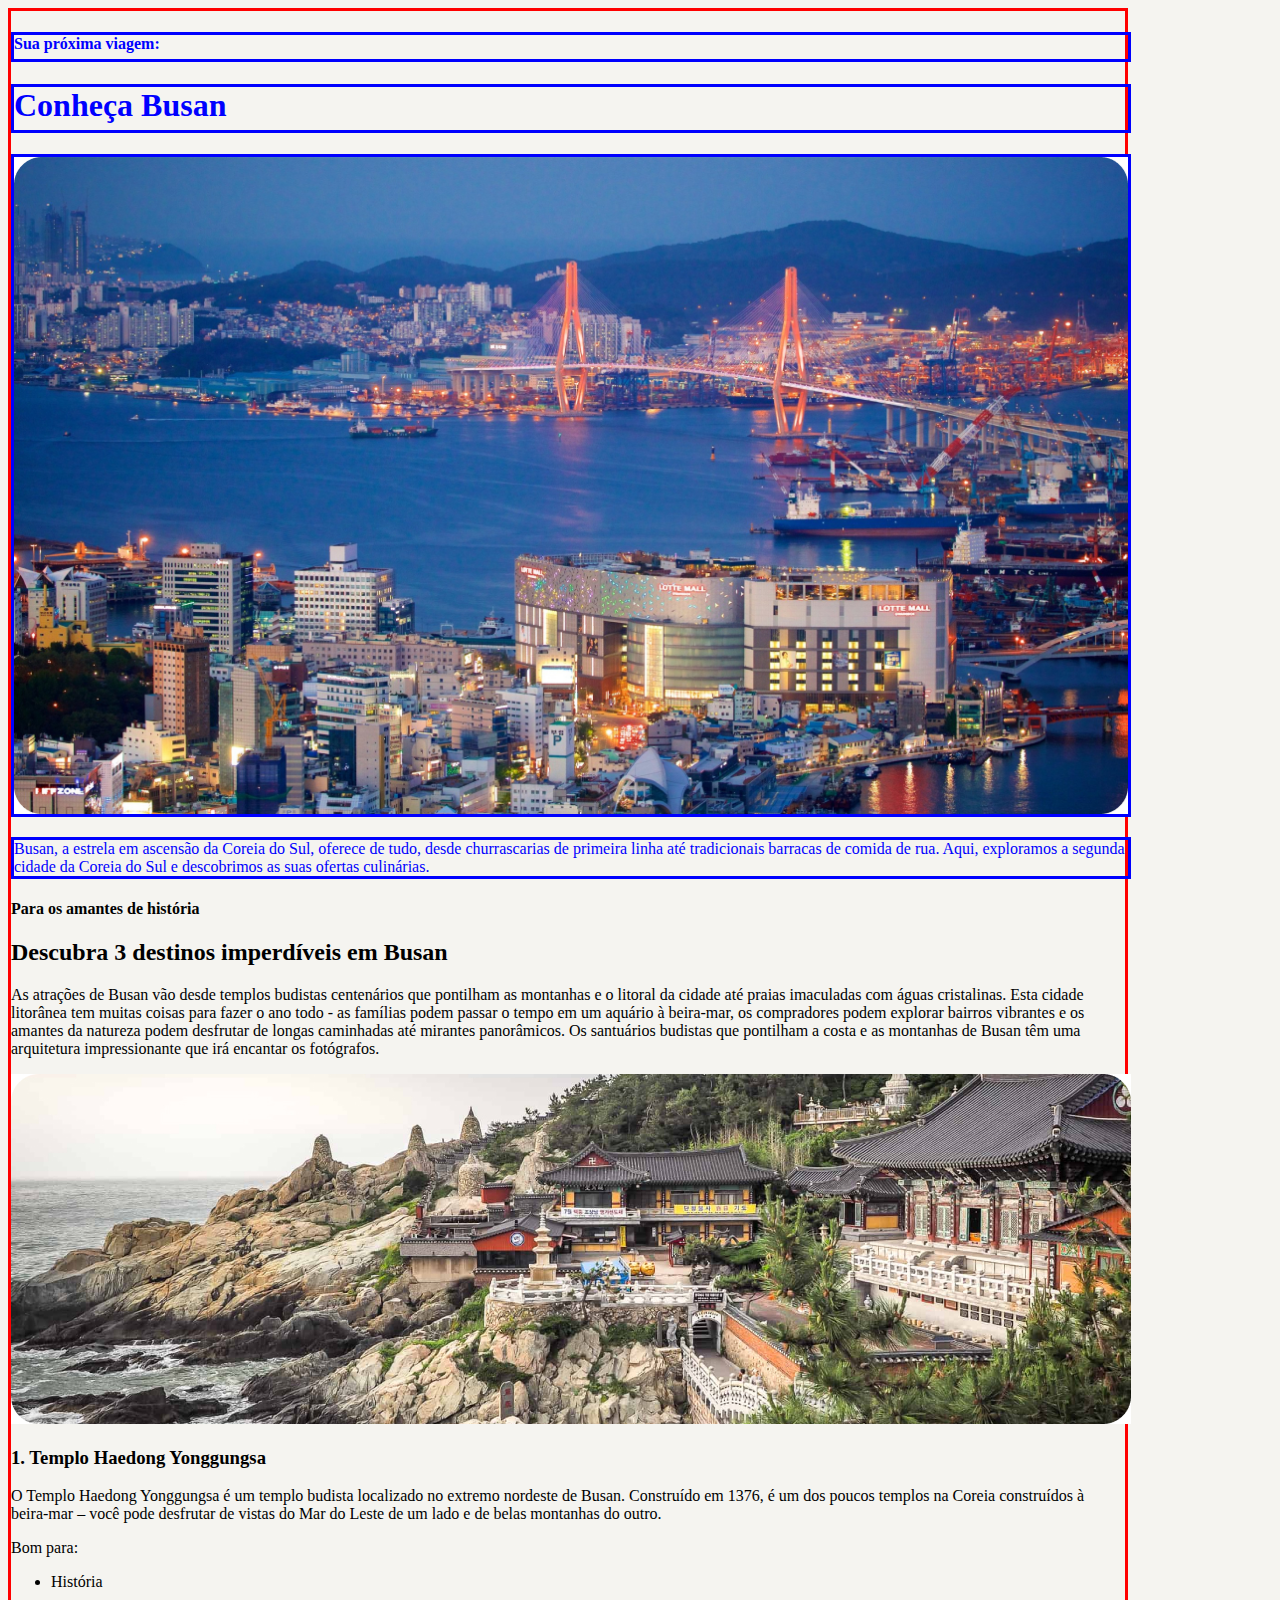
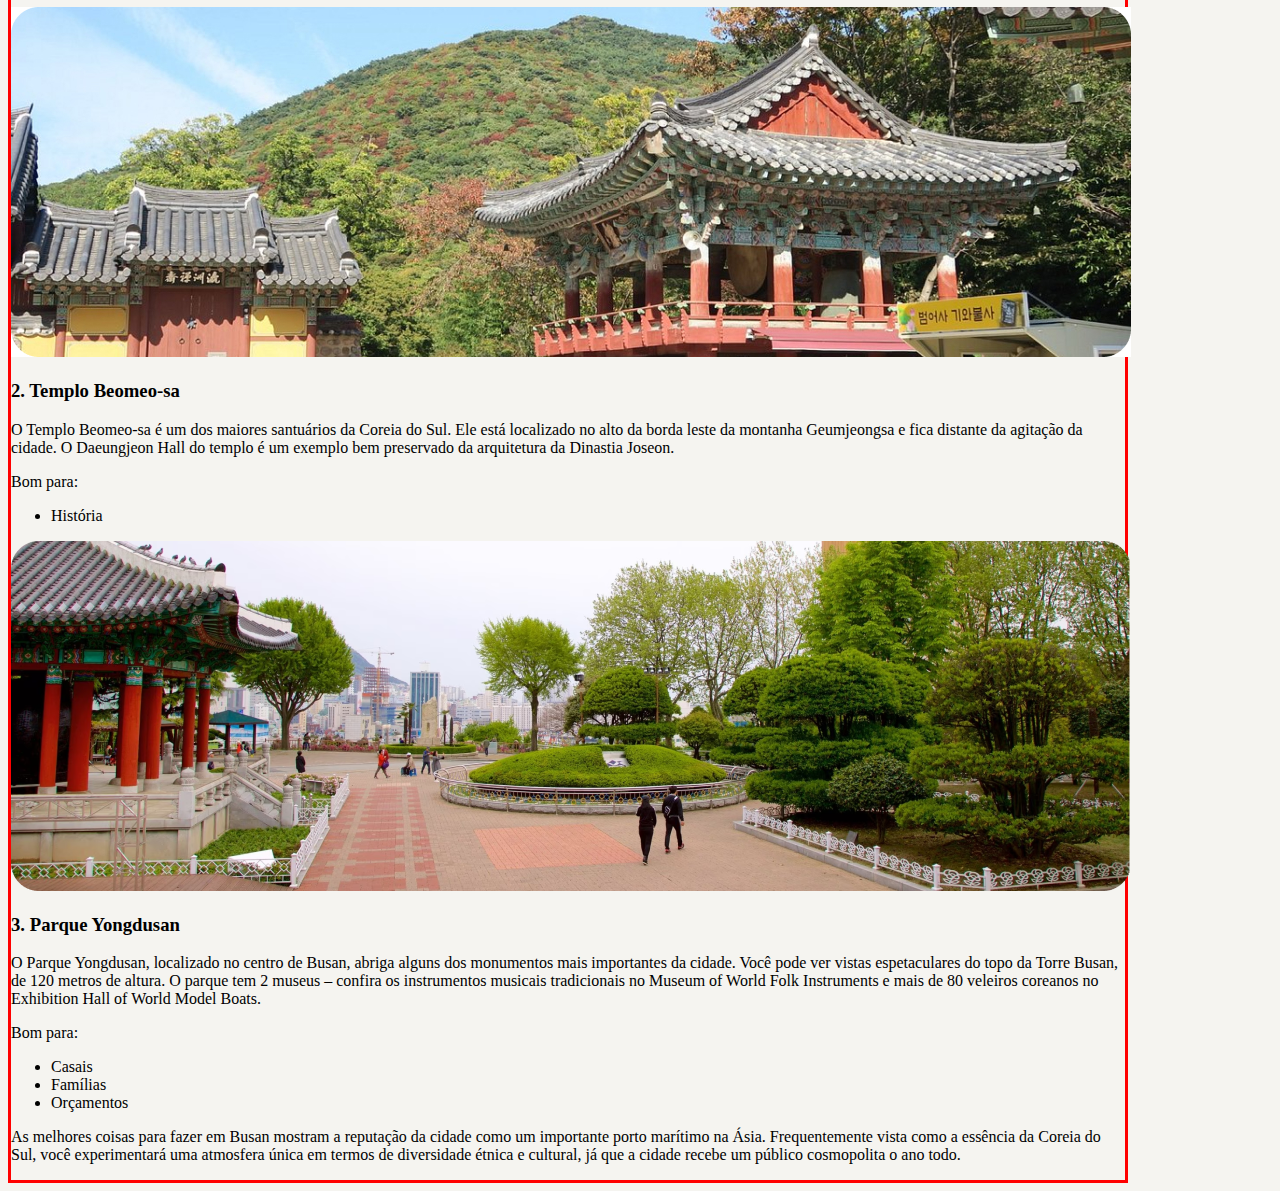
==== index.html @ 873a5839 "corrigned a pasta e a liguagem da pagina" ====
<!DOCTYPE html>
<html lang="pt-br">
<head>
  <meta charset="UTF-8">
  <meta name="viewport" content="width=device-width, initial-scale=1.0">
  <title>Conheca Busan</title>
</head>
<link rel="stylesheet" href="style.css">
    <body>
      <main>
        <div id="titulo">
          <h4>Sua próxima viagem:</h4>
          <h1>Conheça Busan</h1>
          <img src="assets/Busan.jpg" alt="vista de cima da cidade de busan">
          <p>Busan, a estrela em ascensão da Coreia do Sul, oferece de tudo, desde churrascarias de primeira linha até tradicionais barracas de comida de rua. Aqui, exploramos a segunda cidade da Coreia do Sul e descobrimos as suas ofertas culinárias.</p>
        </div>


        <div id="locais">
          <h4>Para os amantes de história</h4>
          <h2>Descubra 3 destinos imperdíveis em Busan</h2>
          <p>As atrações de Busan vão desde templos budistas centenários que pontilham as montanhas e o litoral da cidade até praias imaculadas com águas cristalinas. Esta cidade litorânea tem muitas coisas para fazer o ano todo - as famílias podem passar o tempo em um aquário à beira-mar, os compradores podem explorar bairros vibrantes e os amantes da natureza podem desfrutar de longas caminhadas até mirantes panorâmicos.
            Os santuários budistas que pontilham a costa e as montanhas de Busan têm uma arquitetura impressionante que irá encantar os fotógrafos.</p>
        </div>


        <div id="haedong">
          <img src="assets/haedong.jpg" alt="templo de haedong na encosta de pedra de frente pro mar">
          <h3> 1. Templo Haedong Yonggungsa</h3>
          <p>O Templo Haedong Yonggungsa é um templo budista localizado no extremo nordeste de Busan. Construído em 1376, é um dos poucos templos na Coreia construídos à beira-mar – você pode desfrutar de vistas do Mar do Leste de um lado e de belas montanhas do outro.</p>
          <p>Bom para:</p>
          <ul>
            <li>História</li>
          </ul> 
        </div>


        <div id="boemeo">
          <img src="assets/boemeo.jpg" alt=" vista lateral do tempo boemeo mostrando a montanha no fundo">
          <h3> 2. Templo Beomeo-sa</h3>
          <p>O Templo Beomeo-sa é um dos maiores santuários da Coreia do Sul. Ele está localizado no alto da borda leste da montanha Geumjeongsa e fica distante da agitação da cidade. O Daeungjeon Hall do templo é um exemplo bem preservado da arquitetura da Dinastia Joseon.</p>
          <p>Bom para:</p>
          <ul>
            <li>História</li>
          </ul>
        </div>


        <div id="yongdung">
          <img src="assets/yongdusan.png" alt="parque do templo yongdusan com arvores e pessoas transitando">
          <h3> 3. Parque Yongdusan</h3>
          <p>O Parque Yongdusan, localizado no centro de Busan, abriga alguns dos monumentos mais importantes da cidade. Você pode ver vistas espetaculares do topo da Torre Busan, de 120 metros de altura. O parque tem 2 museus – confira os instrumentos musicais tradicionais no Museum of World Folk Instruments e mais de 80 veleiros coreanos no Exhibition Hall of World Model Boats.</p>
          <p>Bom para:</p> 
          <ul>
            <li>Casais</li>
            <li>Famílias</li>
            <li>Orçamentos</li>
          </ul>
        </div>


        <div id="desciption">
          <p>
            As melhores coisas para fazer em Busan mostram a reputação da cidade como um importante porto marítimo na Ásia. Frequentemente vista como a essência da Coreia do Sul, você experimentará uma atmosfera única em termos de diversidade étnica e cultural, já que a cidade recebe um público cosmopolita o ano todo. 
          </p>
        </div>


      </main>
    </body>
</html>
---- style.css ----
body {
background-color: #F5F4F0;
}

#titulo h4 {  
  border: solid;
  height: 30px;
  width: 1120px;
  box-sizing: border-box;
  color: blue;
}

#titulo h1 {
  border: solid;
  height: 49px;
  width: 1120px;
  box-sizing: border-box;
  color: blue;
}

#titulo img {
  border: solid;
  width: 1120px; 
  box-sizing: border-box;
  color: blue;
}

#titulo p {
  border: solid;
  width: 1120px;
  box-sizing: border-box;
  color: blue;
  
}


main{
  box-sizing: border-box;
  border: solid;
  width: 1120px;
  border-color: red;
}
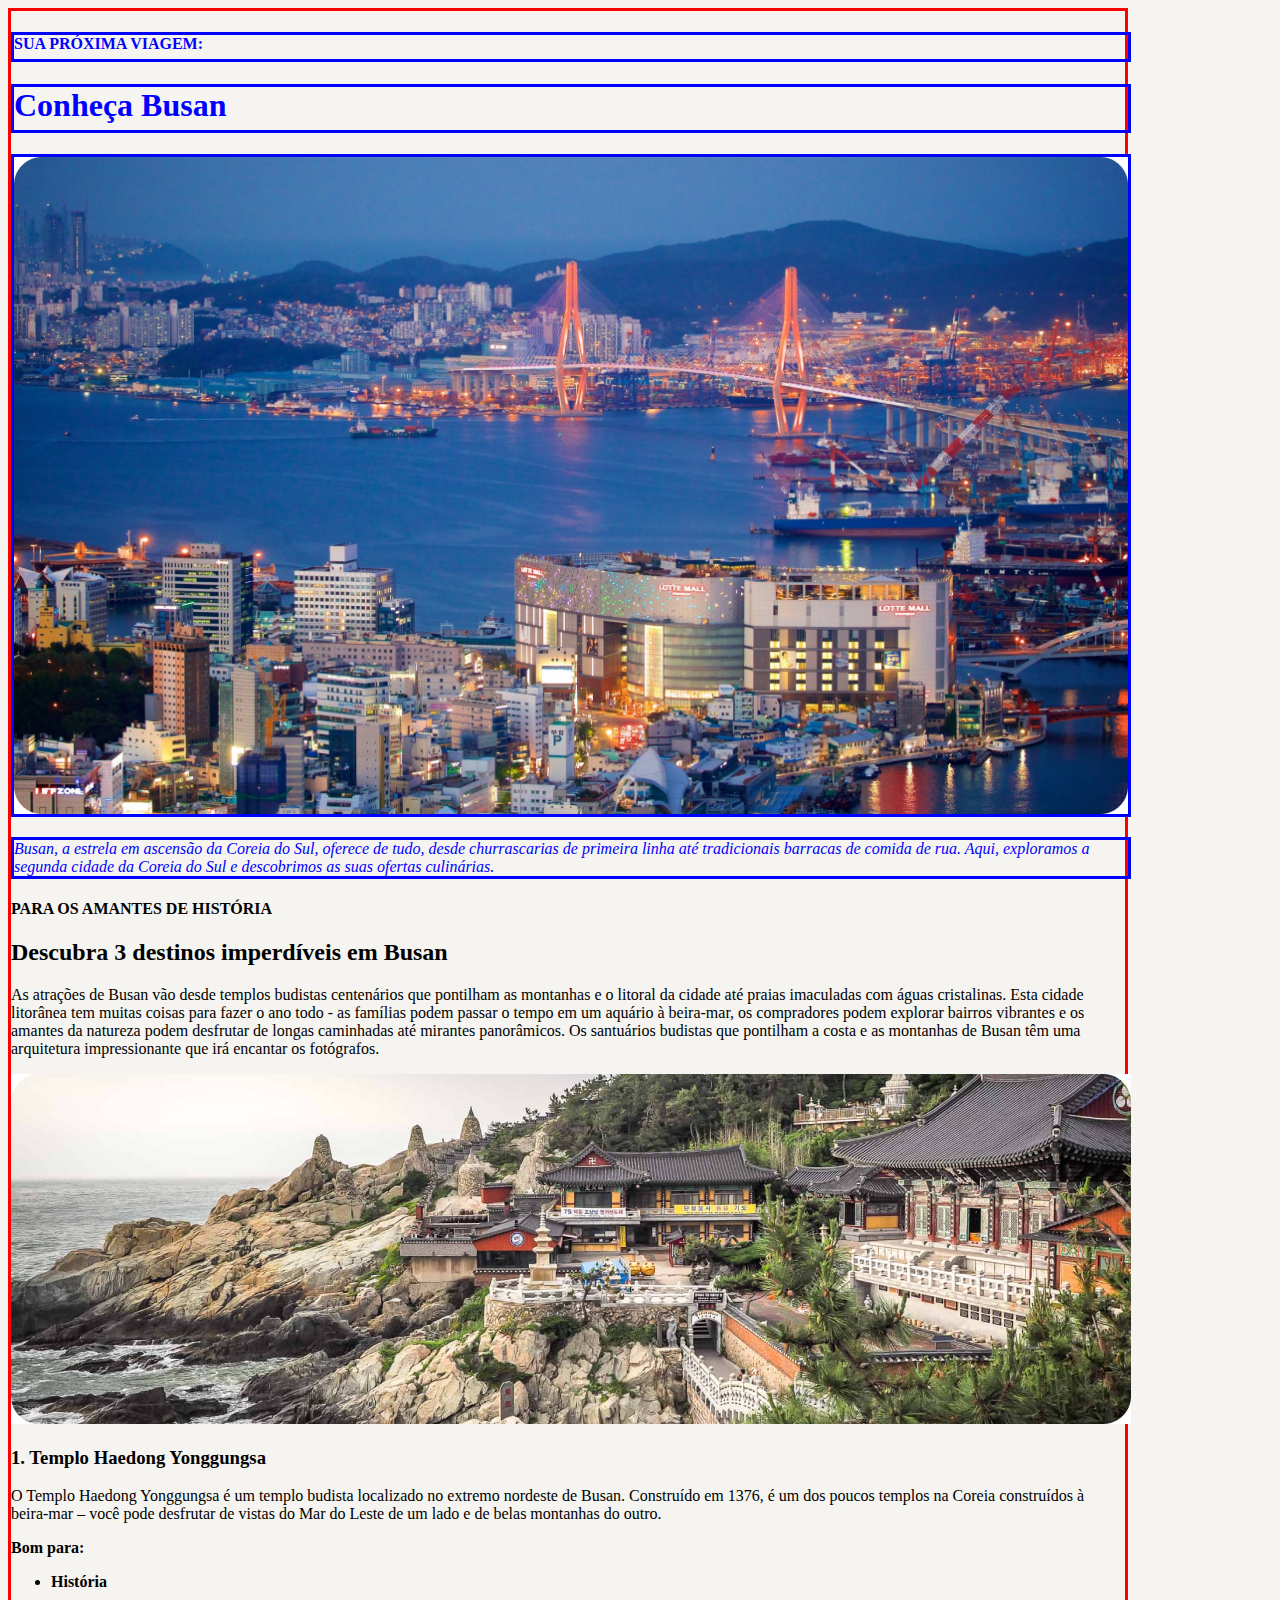
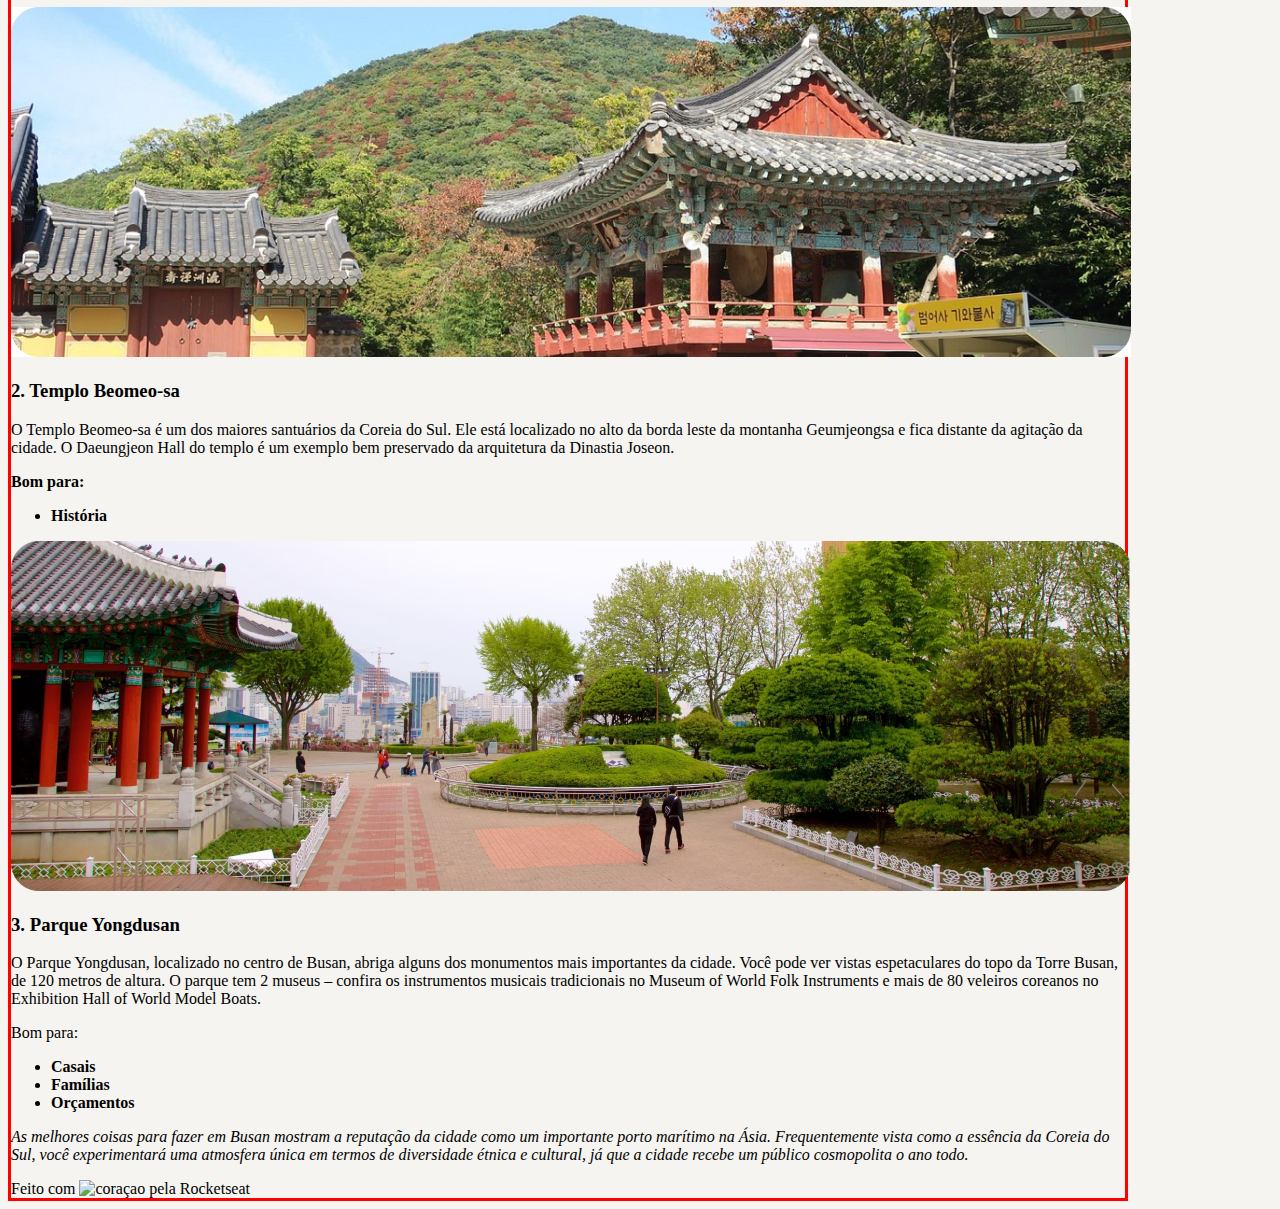
==== commit 367bc53a: "projeto finalizado com os erros" ====
--- a/index.html
+++ b/index.html
@@ -6,31 +6,36 @@
   <title>Conheca Busan</title>
 </head>
 <link rel="stylesheet" href="style.css">
+
+<link rel="preconnect" href="https://fonts.googleapis.com">
+<link rel="preconnect" href="https://fonts.gstatic.com" crossorigin>
+<link href="https://fonts.googleapis.com/css2?family=Open+Sans:ital,wght@0,300..800;1,300..800&display=swap" rel="stylesheet">
+
     <body>
       <main>
         <div id="titulo">
-          <h4>Sua próxima viagem:</h4>
+          <h4>SUA PRÓXIMA VIAGEM:</h4>
           <h1>Conheça Busan</h1>
           <img src="assets/Busan.jpg" alt="vista de cima da cidade de busan">
-          <p>Busan, a estrela em ascensão da Coreia do Sul, oferece de tudo, desde churrascarias de primeira linha até tradicionais barracas de comida de rua. Aqui, exploramos a segunda cidade da Coreia do Sul e descobrimos as suas ofertas culinárias.</p>
+          <p> <i>Busan, a estrela em ascensão da Coreia do Sul, oferece de tudo, desde churrascarias de primeira linha até tradicionais barracas de comida de rua. Aqui, exploramos a segunda cidade da Coreia do Sul e descobrimos as suas ofertas culinárias.</i></p>
         </div>
 
 
         <div id="locais">
-          <h4>Para os amantes de história</h4>
+          <h4>PARA OS AMANTES DE HISTÓRIA</h4>
           <h2>Descubra 3 destinos imperdíveis em Busan</h2>
-          <p>As atrações de Busan vão desde templos budistas centenários que pontilham as montanhas e o litoral da cidade até praias imaculadas com águas cristalinas. Esta cidade litorânea tem muitas coisas para fazer o ano todo - as famílias podem passar o tempo em um aquário à beira-mar, os compradores podem explorar bairros vibrantes e os amantes da natureza podem desfrutar de longas caminhadas até mirantes panorâmicos.
-            Os santuários budistas que pontilham a costa e as montanhas de Busan têm uma arquitetura impressionante que irá encantar os fotógrafos.</p>
+          <p> As atrações de Busan vão desde templos budistas centenários que pontilham as montanhas e o litoral da cidade até praias imaculadas com águas cristalinas. Esta cidade litorânea tem muitas coisas para fazer o ano todo - as famílias podem passar o tempo em um aquário à beira-mar, os compradores podem explorar bairros vibrantes e os amantes da natureza podem desfrutar de longas caminhadas até mirantes panorâmicos.
+            Os santuários budistas que pontilham a costa e as montanhas de Busan têm uma arquitetura impressionante que irá encantar os fotógrafos. </p>
         </div>
 
 
         <div id="haedong">
           <img src="assets/haedong.jpg" alt="templo de haedong na encosta de pedra de frente pro mar">
-          <h3> 1. Templo Haedong Yonggungsa</h3>
+          <h3>  1. Templo Haedong Yonggungsa  </h3>
           <p>O Templo Haedong Yonggungsa é um templo budista localizado no extremo nordeste de Busan. Construído em 1376, é um dos poucos templos na Coreia construídos à beira-mar – você pode desfrutar de vistas do Mar do Leste de um lado e de belas montanhas do outro.</p>
-          <p>Bom para:</p>
+          <b>Bom para:</b>
           <ul>
-            <li>História</li>
+            <li><b>História</b></li>
           </ul> 
         </div>
 
@@ -39,9 +44,9 @@
           <img src="assets/boemeo.jpg" alt=" vista lateral do tempo boemeo mostrando a montanha no fundo">
           <h3> 2. Templo Beomeo-sa</h3>
           <p>O Templo Beomeo-sa é um dos maiores santuários da Coreia do Sul. Ele está localizado no alto da borda leste da montanha Geumjeongsa e fica distante da agitação da cidade. O Daeungjeon Hall do templo é um exemplo bem preservado da arquitetura da Dinastia Joseon.</p>
-          <p>Bom para:</p>
+          <b>Bom para:</b>
           <ul>
-            <li>História</li>
+            <li><b>História</b></li>
           </ul>
         </div>
 
@@ -52,20 +57,21 @@
           <p>O Parque Yongdusan, localizado no centro de Busan, abriga alguns dos monumentos mais importantes da cidade. Você pode ver vistas espetaculares do topo da Torre Busan, de 120 metros de altura. O parque tem 2 museus – confira os instrumentos musicais tradicionais no Museum of World Folk Instruments e mais de 80 veleiros coreanos no Exhibition Hall of World Model Boats.</p>
           <p>Bom para:</p> 
           <ul>
-            <li>Casais</li>
-            <li>Famílias</li>
-            <li>Orçamentos</li>
+            <li id="casais"><b>Casais</b></li>
+            <li id="familias"><b>Famílias</b></li>
+            <li id="orçamentos"><b>Orçamentos</b></li>
           </ul>
         </div>
 
 
         <div id="desciption">
-          <p>
-            As melhores coisas para fazer em Busan mostram a reputação da cidade como um importante porto marítimo na Ásia. Frequentemente vista como a essência da Coreia do Sul, você experimentará uma atmosfera única em termos de diversidade étnica e cultural, já que a cidade recebe um público cosmopolita o ano todo. 
+          <p><i>
+            As melhores coisas para fazer em Busan mostram a reputação da cidade como um importante porto marítimo na Ásia. Frequentemente vista como a essência da Coreia do Sul, você experimentará uma atmosfera única em termos de diversidade étnica e cultural, já que a cidade recebe um público cosmopolita o ano todo. </i>
           </p>
         </div>
-
-
+       <footer>Feito com <img src="assets/Vector (1).svg" alt="coraçao"> pela Rocketseat
+       </footer>
+      
       </main>
     </body>
 </html>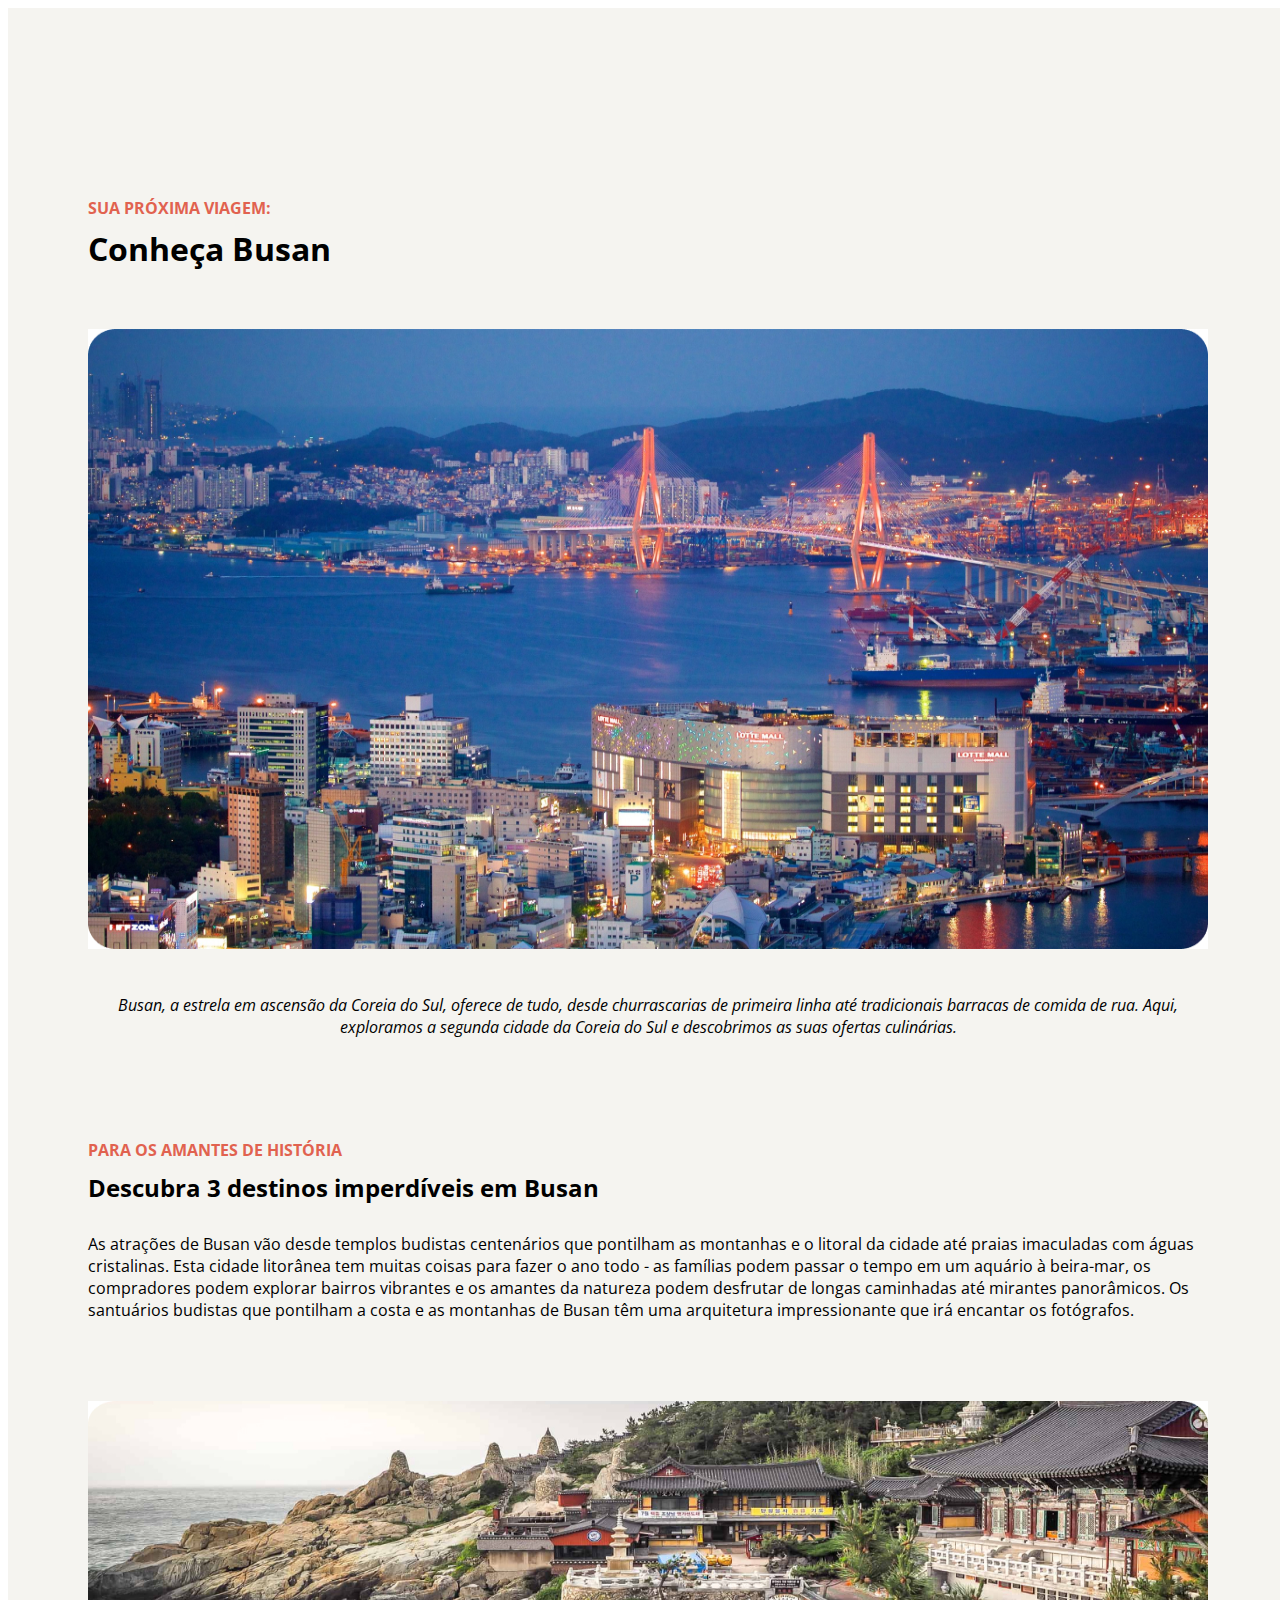
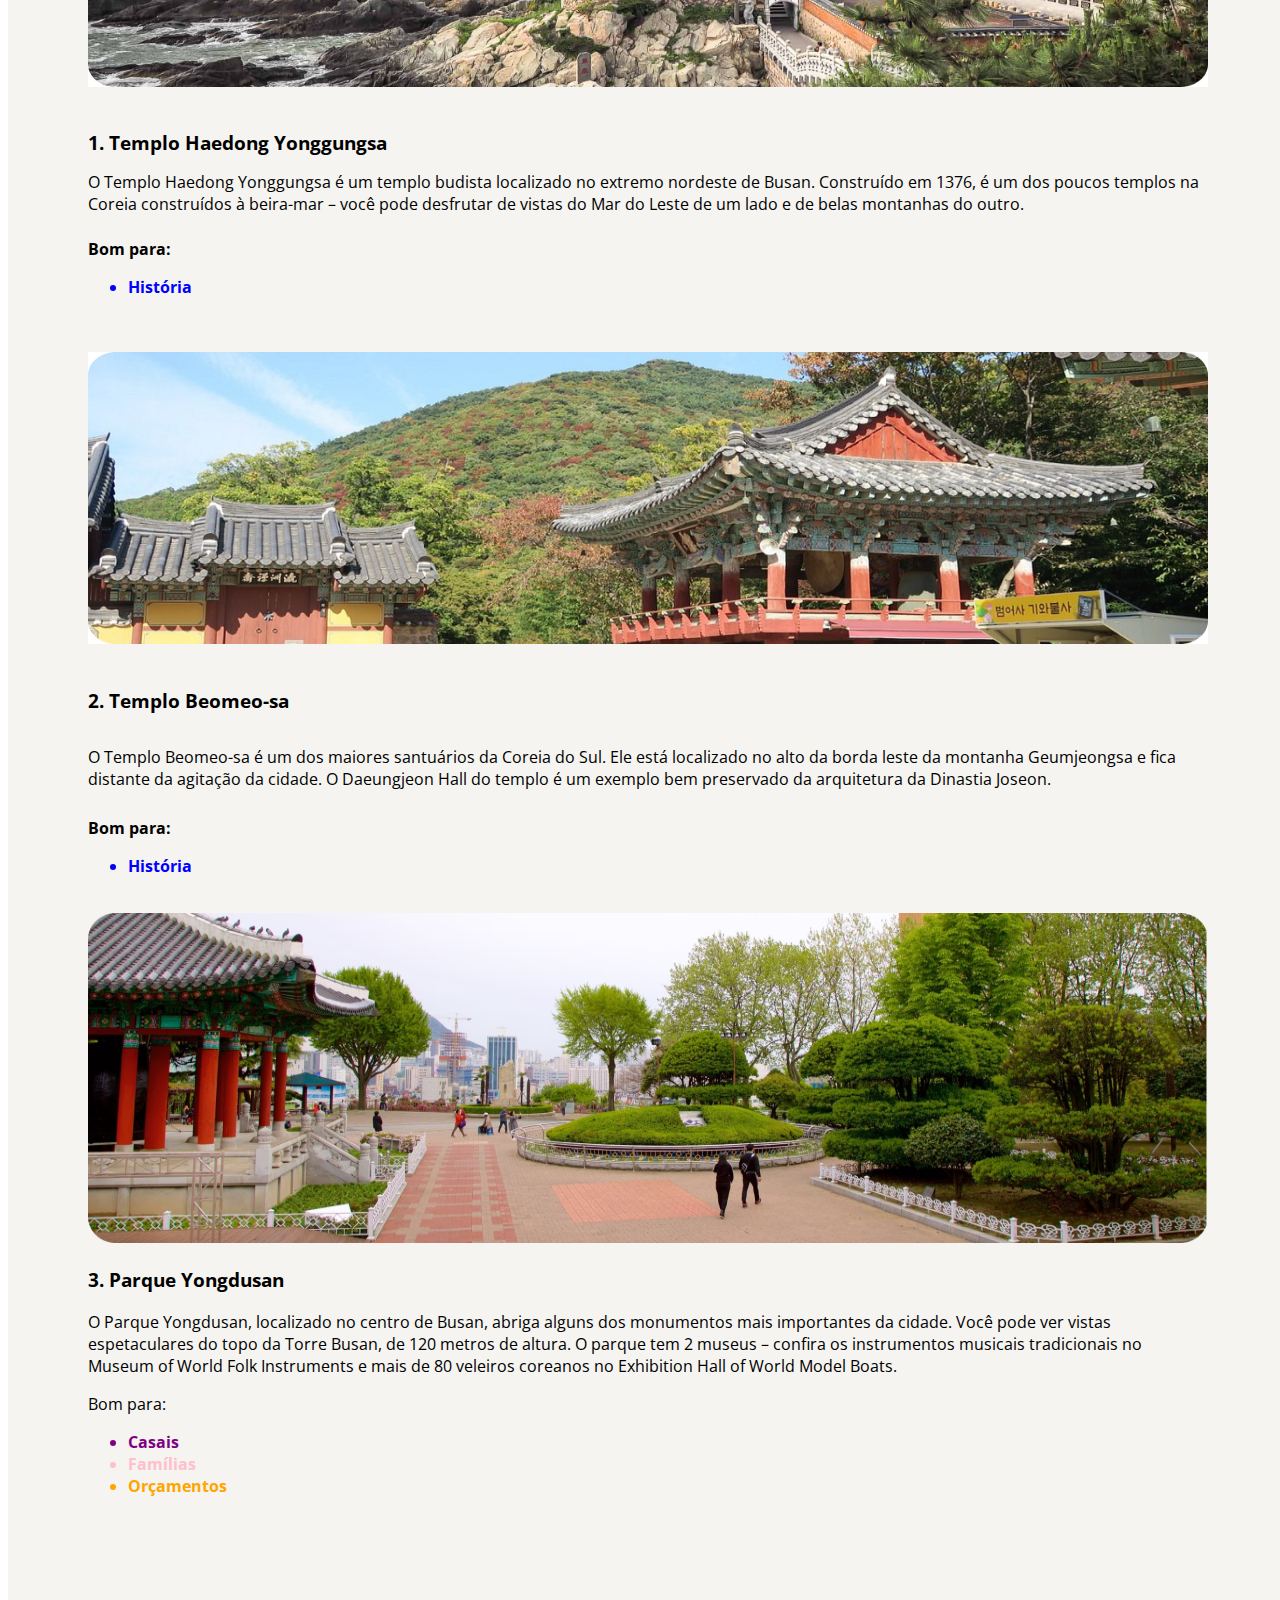
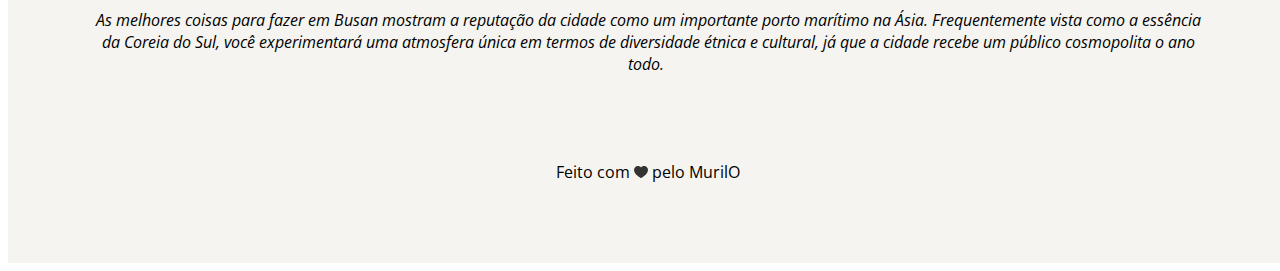
==== commit 03419aa3: "finalizado" ====
--- a/index.html
+++ b/index.html
@@ -69,7 +69,7 @@
             As melhores coisas para fazer em Busan mostram a reputação da cidade como um importante porto marítimo na Ásia. Frequentemente vista como a essência da Coreia do Sul, você experimentará uma atmosfera única em termos de diversidade étnica e cultural, já que a cidade recebe um público cosmopolita o ano todo. </i>
           </p>
         </div>
-       <footer>Feito com <img src="assets/Vector (1).svg" alt="coraçao"> pela Rocketseat
+       <footer>Feito com <img src="assets/Vector (1).svg" alt="coraçao"> pelo MurilO
        </footer>
       
       </main>
--- a/style.css
+++ b/style.css
@@ -1,42 +1,192 @@
-body {
-background-color: #F5F4F0;
+
+:root{
+  font-family: "Open Sans", sans-serif;
 }
 
+
+/* body {
+background-color: #1E1E1E;
+background-size: cover;
+`} */
+
+main {
+  background-color:#F5F4F0 ;
+  width: 1280px;
+  padding: 80px;
+  margin: auto ;
+  /* border: solid; */
+  box-sizing: border-box;
+
+
+  
+}
+  
 #titulo h4 {  
-  border: solid;
-  height: 30px;
+  padding-top: 88px;
+  /* padding-left: 80px; */
+  height: 22px;
   width: 1120px;
   box-sizing: border-box;
-  color: blue;
+  color: #E1624F;
+  
 }
 
 #titulo h1 {
-  border: solid;
+  padding-top: 8px;
+  padding-bottom:  40px;
+  /* padding-left: 80px; */
   height: 49px;
   width: 1120px;
   box-sizing: border-box;
-  color: blue;
+  
 }
 
 #titulo img {
-  border: solid;
+  /* padding-left: 80px; */
+  padding-top: 40px;
   width: 1120px; 
   box-sizing: border-box;
-  color: blue;
+  height: 660px;
+  
 }
 
 #titulo p {
-  border: solid;
+ /* padding-left: 80px; */
   width: 1120px;
   box-sizing: border-box;
-  color: blue;
+  text-align: center;
+  padding-top: 24px;
+  padding-bottom: 40px;
+  
   
 }
 
+/* #locais img{
+  box-sizing: border-box;
+  width: 1120px;
+  /* padding-top: 80px ; */
+  /* padding-bottom: 64px; */
+  
 
-main{
+#locais h4{ 
+color:#E1624F;
+height: 22px;
+ box-sizing: border-box;
+ width: 1120px;
+ padding-top: 40px;
+ padding-bottom: 8px;
+ /* padding-left: 80px; */
+}
+
+#locais h2{
+  height: 44px;
+  padding-top: 2px;
   box-sizing: border-box;
-  border: solid;
   width: 1120px;
-  border-color: red;
-}+  /* padding-left: 80px; */
+}
+
+#locais p{
+  height: 88px;
+  width: 1120px;
+  box-sizing: border-box;
+ /* padding-left: 80px; */
+  
+  
+}
+#haedong img {
+  width: 1120px;
+  height: 350px;
+  padding-top: 64px;
+  box-sizing: border-box;
+  /* padding-left: 80px; */
+  
+}
+
+#haedong h3 {
+  height: 38px;
+  padding-top: 20px;
+  padding-bottom: 4px;
+  box-sizing: border-box;
+  /* padding-left: 80px; */
+
+}
+#haedong p {  
+  width: 1120px;
+  height: 55px;
+  padding-top: 4px;
+  box-sizing: border-box;
+  /* padding-left: 80px; */
+}
+
+#haedong b{ 
+width: 1120px;
+box-sizing: border-box;
+/* padding-left: 80px; */
+}
+
+#haedong li{
+  box-sizing: border-box;
+  color: blue;
+  /* padding-left: 80px; */
+  width: 1120px;
+  margin: auto;
+}
+
+#boemeo img{
+  width: 1120px;
+  height: 350px;
+  box-sizing: border-box;
+  padding-top: 38px;
+  padding-bottom: 20px;
+ /* padding-left: 80px; */
+  
+
+}
+
+#boemeo h3 {
+  height: 38px;
+  padding-bottom: 2px;
+  /* padding-left: 80px; */
+
+}
+
+#boemeo p {
+  width: 1120px;
+  box-sizing: border-box;
+  height: 55px;
+  /* padding-left: 80px; */
+}
+
+#boemeo li {
+  color: blue;
+  /* padding-left: 80px; */
+}
+
+#yongdung img {
+  width: 1120px;
+  box-sizing: border-box;
+  height: 350px;
+  padding-top: 20px;
+  /* padding-left: 80px; */
+
+}
+#yongdung #casais{
+  color: purple;
+}
+ #yongdung #familias {
+  color: pink;
+ }
+ #yongdung #orçamentos {
+  color: orange;
+ }
+
+ #desciption {
+  text-align: center;
+  padding-top: 80px;
+ }
+ 
+ footer {
+  text-align: center;
+  padding-top: 70px;
+ }